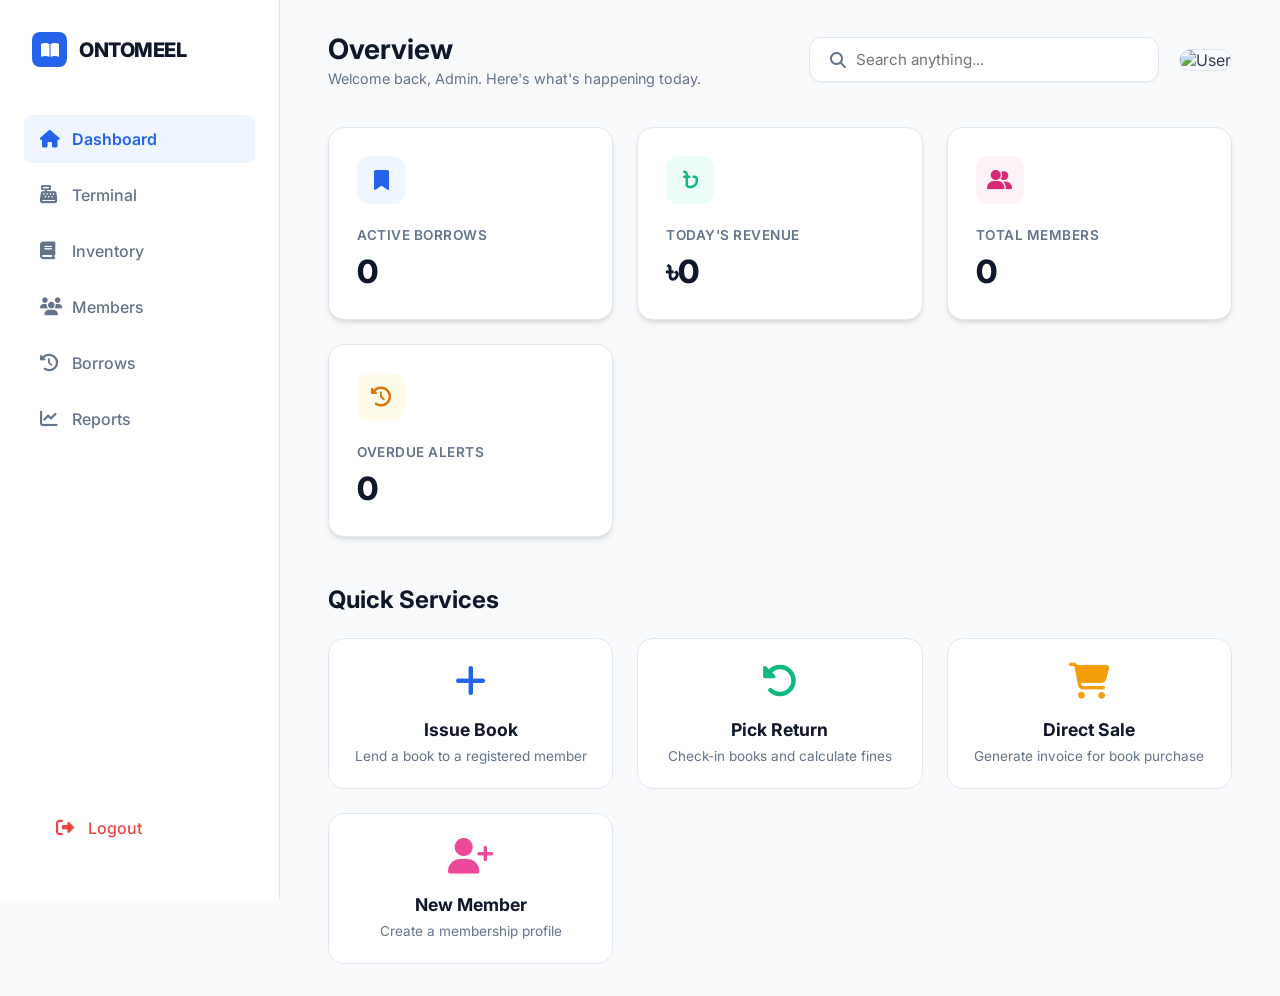
==== pos/index.html @ 090b8096 "terminal connection" ====
<!DOCTYPE html>
<html lang="en">
<head>
    <meta charset="UTF-8">
    <meta name="viewport" content="width=device-width, initial-scale=1.0">
    <title>Ontomeel POS | Library Dashboard</title>
    <link rel="stylesheet" href="assets/pos-styles.css">
    <link rel="stylesheet" href="https://cdnjs.cloudflare.com/ajax/libs/font-awesome/6.4.0/css/all.min.css">
    <!-- Google Fonts -->
    <link rel="preconnect" href="https://fonts.googleapis.com">
    <link rel="preconnect" href="https://fonts.gstatic.com" crossorigin>
    <link href="https://fonts.googleapis.com/css2?family=Inter:wght@400;600;700;800&display=swap" rel="stylesheet">
</head>
<body>

    <nav class="sidebar">
        <div class="logo-wrapper">
            <div class="logo-icon">
                <i class="fa-solid fa-book-open"></i>
            </div>
            <span class="logo-text">ONTOMEEL</span>
        </div>
        <ul class="nav-links">
            <li class="nav-item">
                <a href="#" class="nav-link active">
                    <i class="fa-solid fa-house"></i>
                    <span class="nav-text">Dashboard</span>
                </a>
            </li>
            <li class="nav-item">
                <a href="pages/terminal.html" class="nav-link">
                    <i class="fa-solid fa-cash-register"></i>
                    <span class="nav-text">Terminal</span>
                </a>
            </li>
            <li class="nav-item">
                <a href="#" class="nav-link">
                    <i class="fa-solid fa-book"></i>
                    <span class="nav-text">Inventory</span>
                </a>
            </li>
            <li class="nav-item">
                <a href="#" class="nav-link">
                    <i class="fa-solid fa-users"></i>
                    <span class="nav-text">Members</span>
                </a>
            </li>
            <li class="nav-item">
                <a href="#" class="nav-link">
                    <i class="fa-solid fa-clock-rotate-left"></i>
                    <span class="nav-text">Borrows</span>
                </a>
            </li>
            <li class="nav-item">
                <a href="#" class="nav-link">
                    <i class="fa-solid fa-chart-line"></i>
                    <span class="nav-text">Reports</span>
                </a>
            </li>
        </ul>
        <div style="margin-top: auto; padding: 1rem;">
            <a href="#" class="nav-link" style="color: #ef4444;">
                <i class="fa-solid fa-right-from-bracket"></i>
                <span class="nav-text">Logout</span>
            </a>
        </div>
    </nav>

    <div class="main-wrapper">
        <header>
            <div class="page-title">
                <h1>Overview</h1>
                <p>Welcome back, Admin. Here's what's happening today.</p>
            </div>
            <div class="header-tools">
                <div class="search-box">
                    <i class="fa-solid fa-search" style="color: var(--text-muted);"></i>
                    <input type="text" placeholder="Search anything...">
                </div>
                <div class="user-profile">
                    <img src="https://ui-avatars.com/api/?name=Admin&background=eff6ff&color=2563eb&bold=true" alt="User" style="width: 44px; border-radius: 12px; border: 1px solid var(--border-light);">
                </div>
            </div>
        </header>

        <section class="dashboard-overview">
            <div class="stats-grid">
                <div class="stat-card">
                    <div class="stat-icon icon-blue">
                        <i class="fa-solid fa-bookmark"></i>
                    </div>
                    <span class="stat-title">Active Borrows</span>
                    <div class="stat-value">0</div>
                </div>
                <div class="stat-card">
                    <div class="stat-icon icon-mint">
                        <i class="fa-solid fa-bangladeshi-taka-sign"></i>
                    </div>
                    <span class="stat-title">Today's Revenue</span>
                    <div class="stat-value">৳0</div>
                </div>
                <div class="stat-card">
                    <div class="stat-icon icon-pink">
                        <i class="fa-solid fa-user-group"></i>
                    </div>
                    <span class="stat-title">Total Members</span>
                    <div class="stat-value">0</div>
                </div>
                <div class="stat-card">
                    <div class="stat-icon icon-yellow">
                        <i class="fa-solid fa-clock-rotate-left"></i>
                    </div>
                    <span class="stat-title">Overdue Alerts</span>
                    <div class="stat-value">0</div>
                </div>
            </div>

            <div class="section-header">
                <h2 style="font-weight: 700; color: var(--text-header);">Quick Services</h2>
            </div>
            
            <div class="action-grid">
                <div class="action-card">
                    <i class="fa-solid fa-plus" style="color: var(--primary-blue);"></i>
                    <h3>Issue Book</h3>
                    <p>Lend a book to a registered member</p>
                </div>
                <div class="action-card">
                    <i class="fa-solid fa-rotate-left" style="color: var(--accent-mint);"></i>
                    <h3>Pick Return</h3>
                    <p>Check-in books and calculate fines</p>
                </div>
                <div class="action-card">
                    <i class="fa-solid fa-cart-shopping" style="color: #f59e0b;"></i>
                    <h3>Direct Sale</h3>
                    <p>Generate invoice for book purchase</p>
                </div>
                <div class="action-card">
                    <i class="fa-solid fa-user-plus" style="color: #ec4899;"></i>
                    <h3>New Member</h3>
                    <p>Create a membership profile</p>
                </div>
            </div>
        </section>
    </div>

    <script>
        async function updateDashboard() {
            try {
                const response = await fetch('../api/controllers/DashboardController.php');
                const data = await response.json();
                
                if (data.error) {
                    console.error('API Error:', data.error);
                    return;
                }

                // Update UI elements
                document.querySelector('.stat-card:nth-child(1) .stat-value').innerText = data.active_borrows;
                document.querySelector('.stat-card:nth-child(2) .stat-value').innerText = '৳' + data.today_sales;
                document.querySelector('.stat-card:nth-child(3) .stat-value').innerText = data.total_members;
                document.querySelector('.stat-card:nth-child(4) .stat-value').innerText = data.overdue_books;
                
            } catch (error) {
                console.error('Fetch error:', error);
            }
        }

        // Run on load
        updateDashboard();
        // Refresh every minute
        setInterval(updateDashboard, 60000);
    </script>
</body>
</html>
---- pos/assets/pos-styles.css ----
:root {
    /* Refined Light Theme Palette */
    --bg-main: #f8fafc;
    --bg-card: #ffffff;
    --bg-sidebar: #ffffff;
    
    --primary-blue: #2563eb;
    --primary-blue-soft: #eff6ff;
    --accent-mint: #10b981;
    --accent-mint-soft: #ecfdf5;
    
    --text-header: #0f172a;
    --text-body: #334155;
    --text-muted: #64748b;
    
    --border-light: #e2e8f0;
    --shadow-sm: 0 1px 2px 0 rgb(0 0 0 / 0.05);
    --shadow-md: 0 4px 6px -1px rgb(0 0 0 / 0.1), 0 2px 4px -2px rgb(0 0 0 / 0.1);
    --shadow-lg: 0 10px 15px -3px rgb(0 0 0 / 0.1), 0 4px 6px -4px rgb(0 0 0 / 0.1);
    
    --radius-sm: 8px;
    --radius-md: 12px;
    --radius-lg: 16px;
}

* {
    margin: 0;
    padding: 0;
    box-sizing: border-box;
    font-family: 'Inter', system-ui, -apple-system, sans-serif;
}

body {
    background-color: var(--bg-main);
    color: var(--text-body);
    min-height: 100vh;
    display: flex;
}

/* Sidebar Styling */
.sidebar {
    width: 280px;
    background: var(--bg-sidebar);
    border-right: 1px solid var(--border-light);
    height: 100vh;
    position: fixed;
    left: 0;
    top: 0;
    padding: 2rem 1.5rem;
    display: flex;
    flex-direction: column;
    z-index: 100;
}

.logo-wrapper {
    display: flex;
    align-items: center;
    gap: 12px;
    margin-bottom: 3rem;
    padding: 0 0.5rem;
}

.logo-icon {
    width: 35px;
    height: 35px;
    background: var(--primary-blue);
    border-radius: 8px;
    display: flex;
    align-items: center;
    justify-content: center;
    color: white;
}

.logo-text {
    font-size: 1.25rem;
    font-weight: 800;
    color: var(--text-header);
    letter-spacing: -0.5px;
}

.nav-links {
    list-style: none;
    flex-grow: 1;
}

.nav-item {
    margin-bottom: 0.5rem;
}

.nav-link {
    display: flex;
    align-items: center;
    padding: 0.875rem 1rem;
    color: var(--text-muted);
    text-decoration: none;
    border-radius: var(--radius-sm);
    transition: all 0.2s ease;
    gap: 12px;
    font-weight: 500;
}

.nav-link i {
    font-size: 1.1rem;
    width: 20px;
}

.nav-link:hover {
    background: var(--primary-blue-soft);
    color: var(--primary-blue);
}

.nav-link.active {
    background: var(--primary-blue-soft);
    color: var(--primary-blue);
    font-weight: 600;
}

/* Main Content Area */
.main-wrapper {
    flex-grow: 1;
    margin-left: 280px;
    padding: 2rem 3rem;
    width: calc(100% - 280px); /* Ensure it takes remaining width */
    min-height: 100vh;
}

header {
    display: flex;
    justify-content: space-between;
    align-items: center;
    margin-bottom: 2.5rem;
}

.page-title h1 {
    font-size: 1.75rem;
    font-weight: 700;
    color: var(--text-header);
}

.page-title p {
    color: var(--text-muted);
    font-size: 0.9rem;
    margin-top: 4px;
}

.header-tools {
    display: flex;
    align-items: center;
    gap: 20px;
}

.search-box {
    background: white;
    border: 1px solid var(--border-light);
    border-radius: var(--radius-md);
    padding: 0.75rem 1.25rem;
    width: 350px;
    display: flex;
    align-items: center;
    box-shadow: var(--shadow-sm);
    transition: all 0.2s ease;
}

.search-box:focus-within {
    border-color: var(--primary-blue);
    box-shadow: 0 0 0 4px rgba(37, 99, 235, 0.1);
}

.search-box input {
    background: transparent;
    border: none;
    color: var(--text-header);
    margin-left: 10px;
    width: 100%;
    font-size: 0.95rem;
}

.search-box input:focus {
    outline: none;
}

/* Stats Cards */
.stats-grid {
    display: grid;
    grid-template-columns: repeat(auto-fit, minmax(260px, 1fr));
    gap: 1.5rem;
    margin-bottom: 3rem;
}

.stat-card {
    background: var(--bg-card);
    border: 1px solid var(--border-light);
    border-radius: var(--radius-lg);
    padding: 1.75rem;
    box-shadow: var(--shadow-md);
    transition: transform 0.2s ease;
}

.stat-card:hover {
    transform: translateY(-2px);
}

.stat-icon {
    width: 48px;
    height: 48px;
    border-radius: 12px;
    display: flex;
    align-items: center;
    justify-content: center;
    margin-bottom: 1.25rem;
    font-size: 1.25rem;
}

.icon-blue { background: var(--primary-blue-soft); color: var(--primary-blue); }
.icon-mint { background: var(--accent-mint-soft); color: var(--accent-mint); }
.icon-yellow { background: #fffbeb; color: #d97706; }
.icon-pink { background: #fdf2f8; color: #db2777; }

.stat-title {
    color: var(--text-muted);
    font-size: 0.85rem;
    font-weight: 600;
    text-transform: uppercase;
    letter-spacing: 0.5px;
}

.stat-value {
    color: var(--text-header);
    font-size: 2rem;
    font-weight: 800;
    margin-top: 0.5rem;
}

/* Action Cards */
.section-header {
    display: flex;
    justify-content: space-between;
    align-items: center;
    margin-bottom: 1.5rem;
}

.action-grid {
    display: grid;
    grid-template-columns: repeat(auto-fit, minmax(220px, 1fr));
    gap: 1.5rem;
}

.action-card {
    background: var(--bg-card);
    border: 1px solid var(--border-light);
    border-radius: var(--radius-lg);
    padding: 1.5rem;
    text-align: center;
    cursor: pointer;
    transition: all 0.2s ease;
    position: relative;
    overflow: hidden;
}

.action-card:hover {
    border-color: var(--primary-blue);
    box-shadow: var(--shadow-lg);
    transform: scale(1.02);
}

.action-card i {
    font-size: 2.25rem;
    margin-bottom: 1.25rem;
    display: block;
}

.action-card h3 {
    font-size: 1.1rem;
    color: var(--text-header);
    font-weight: 700;
}

.action-card p {
    font-size: 0.85rem;
    color: var(--text-muted);
    margin-top: 0.5rem;
}

@media (max-width: 1200px) {
    .main-wrapper { padding: 2rem; }
    .search-box { width: 100%; max-width: 300px; }
}

@media (max-width: 992px) {
    .sidebar { width: 80px; padding: 2rem 0.75rem; }
    .logo-text, .nav-text, .page-title p { display: none; }
    .main-wrapper { margin-left: 80px; width: calc(100% - 80px); }
    .nav-link { justify-content: center; padding: 1rem; }
    .nav-link i { margin: 0; font-size: 1.3rem; }
}

@media (max-width: 768px) {
    header { flex-direction: column; align-items: flex-start; gap: 1.5rem; }
    .header-tools { width: 100%; justify-content: space-between; }
    .search-box { width: 100%; max-width: 100%; order: 2; }
    .stats-grid { grid-template-columns: 1fr 1fr; }
}

@media (max-width: 480px) {
    .stats-grid { grid-template-columns: 1fr; }
    .action-grid { grid-template-columns: 1fr; }
    .main-wrapper { padding: 1.5rem; }
}
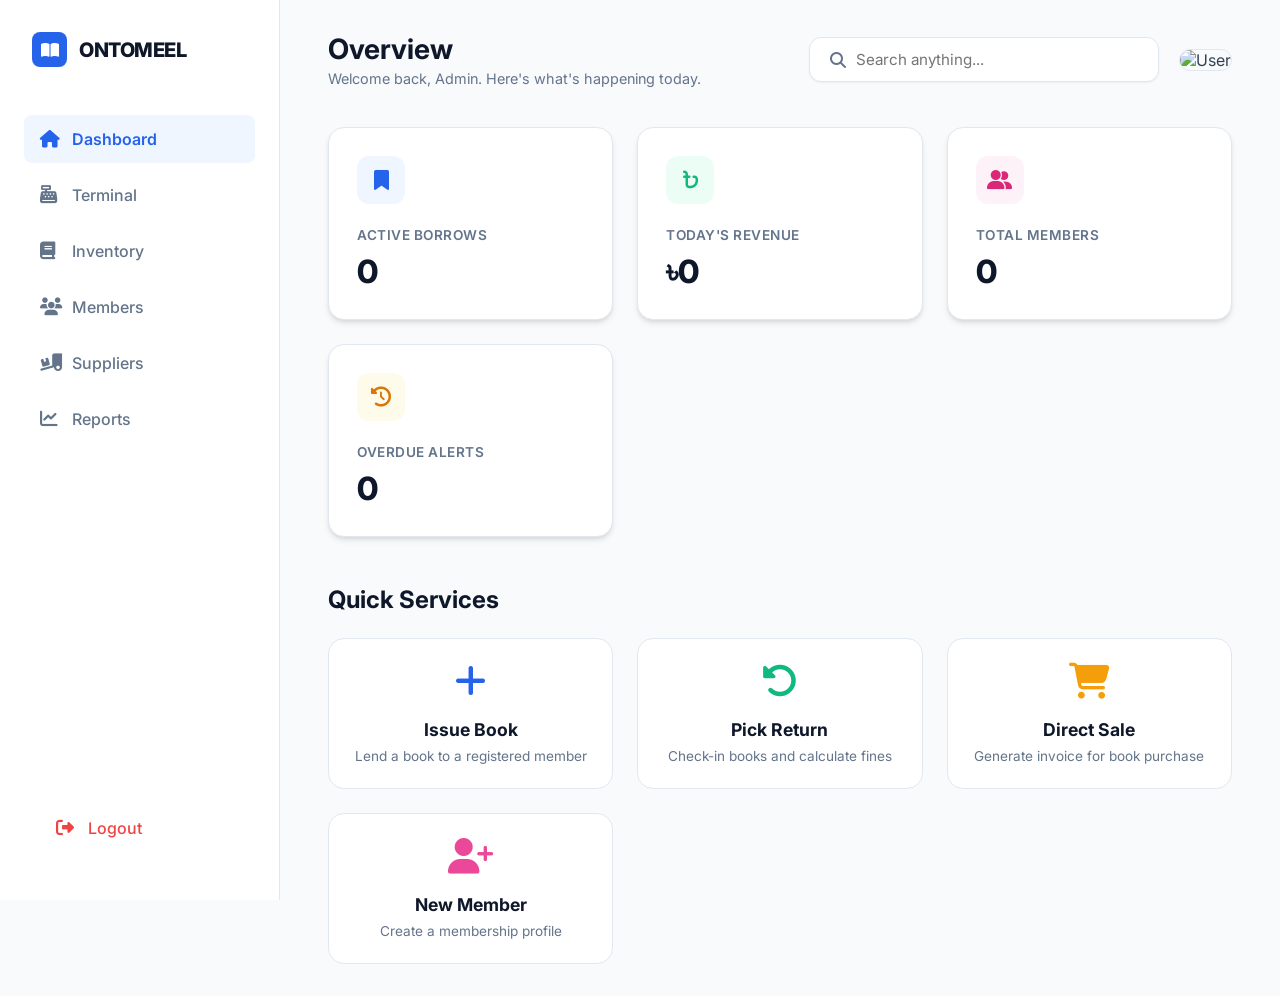
==== commit cb49b12f: "sdfsf" ====
--- a/pos/index.html
+++ b/pos/index.html
@@ -4,12 +4,86 @@
     <meta charset="UTF-8">
     <meta name="viewport" content="width=device-width, initial-scale=1.0">
     <title>Ontomeel POS | Library Dashboard</title>
-    <link rel="stylesheet" href="assets/pos-styles.css">
+    <link rel="stylesheet" href="assets/pos-styles.css?v=1.0">
     <link rel="stylesheet" href="https://cdnjs.cloudflare.com/ajax/libs/font-awesome/6.4.0/css/all.min.css">
     <!-- Google Fonts -->
     <link rel="preconnect" href="https://fonts.googleapis.com">
     <link rel="preconnect" href="https://fonts.gstatic.com" crossorigin>
     <link href="https://fonts.googleapis.com/css2?family=Inter:wght@400;600;700;800&display=swap" rel="stylesheet">
+    <style>
+        .modal-overlay {
+            position: fixed;
+            top: 0; left: 0; right: 0; bottom: 0;
+            background: rgba(15, 23, 42, 0.4);
+            backdrop-filter: blur(8px);
+            z-index: 1000;
+            display: none;
+            align-items: center;
+            justify-content: center;
+        }
+        .modal-card {
+            background: white;
+            width: 600px;
+            max-width: 95%;
+            border-radius: 28px;
+            padding: 2.5rem;
+            box-shadow: 0 25px 70px -10px rgba(15, 23, 42, 0.2);
+            animation: modalPop 0.3s cubic-bezier(0.34, 1.56, 0.64, 1);
+        }
+        @keyframes modalPop { from { transform: scale(0.9); opacity: 0; } to { transform: scale(1); opacity: 1; } }
+        
+        .search-results {
+            background: #f8fafc;
+            border-radius: 12px;
+            margin-top: 5px;
+            max-height: 150px;
+            overflow-y: auto;
+            border: 1px solid #e2e8f0;
+            display: none;
+        }
+        .result-item {
+            padding: 10px 15px;
+            cursor: pointer;
+            border-bottom: 1px solid #e2e8f0;
+            font-size: 0.9rem;
+        }
+        .result-item:hover { background: #eff6ff; }
+        
+        .selected-badge {
+            background: #eff6ff;
+            color: #2563eb;
+            padding: 12px;
+            border-radius: 14px;
+            margin-top: 10px;
+            display: flex;
+            justify-content: space-between;
+            align-items: center;
+        }
+        
+        .quick-input {
+            width: 100%;
+            padding: 12px 18px;
+            border: 1.5px solid #e2e8f0;
+            border-radius: 14px;
+            font-size: 0.95rem;
+            outline: none;
+            margin-bottom: 5px;
+        }
+        .quick-input:focus { border-color: #2563eb; }
+        
+        .book-item-row {
+            display: flex;
+            justify-content: space-between;
+            align-items: center;
+            padding: 10px;
+            background: #f8fafc;
+            border-radius: 10px;
+            margin-bottom: 5px;
+        }
+        
+        #toastContainer { position: fixed; bottom: 30px; right: 30px; z-index: 2000; }
+        .toast { background: #1e293b; color: white; padding: 15px 25px; border-radius: 12px; margin-top: 10px; box-shadow: 0 10px 15px -3px rgba(0,0,0,0.1); }
+    </style>
 </head>
 <body>
 
@@ -40,19 +114,19 @@
                 </a>
             </li>
             <li class="nav-item">
-                <a href="#" class="nav-link">
+                <a href="pages/member.html" class="nav-link">
                     <i class="fa-solid fa-users"></i>
                     <span class="nav-text">Members</span>
                 </a>
             </li>
             <li class="nav-item">
-                <a href="#" class="nav-link">
-                    <i class="fa-solid fa-clock-rotate-left"></i>
-                    <span class="nav-text">Borrows</span>
-                </a>
-            </li>
-            <li class="nav-item">
-                <a href="#" class="nav-link">
+                <a href="pages/supplier.html" class="nav-link">
+                    <i class="fa-solid fa-truck-ramp-box"></i>
+                    <span class="nav-text">Suppliers</span>
+                </a>
+            </li>
+            <li class="nav-item">
+                <a href="pages/report.html" class="nav-link">
                     <i class="fa-solid fa-chart-line"></i>
                     <span class="nav-text">Reports</span>
                 </a>
@@ -120,22 +194,22 @@
             </div>
             
             <div class="action-grid">
-                <div class="action-card">
+                <div class="action-card" onclick="openQuickAction('issue')" style="cursor: pointer;">
                     <i class="fa-solid fa-plus" style="color: var(--primary-blue);"></i>
                     <h3>Issue Book</h3>
                     <p>Lend a book to a registered member</p>
                 </div>
-                <div class="action-card">
+                <div class="action-card" onclick="openQuickAction('return')" style="cursor: pointer;">
                     <i class="fa-solid fa-rotate-left" style="color: var(--accent-mint);"></i>
                     <h3>Pick Return</h3>
                     <p>Check-in books and calculate fines</p>
                 </div>
-                <div class="action-card">
+                <div class="action-card" onclick="window.location.href='pages/terminal.html'" style="cursor: pointer;">
                     <i class="fa-solid fa-cart-shopping" style="color: #f59e0b;"></i>
                     <h3>Direct Sale</h3>
                     <p>Generate invoice for book purchase</p>
                 </div>
-                <div class="action-card">
+                <div class="action-card" onclick="window.location.href='pages/member.html'" style="cursor: pointer;">
                     <i class="fa-solid fa-user-plus" style="color: #ec4899;"></i>
                     <h3>New Member</h3>
                     <p>Create a membership profile</p>
@@ -143,6 +217,57 @@
             </div>
         </section>
     </div>
+
+    <!-- Quick Action Modal -->
+    <div class="modal-overlay" id="quickActionModal">
+        <div class="modal-card">
+            <div style="display: flex; justify-content: space-between; align-items: center; margin-bottom: 1.5rem;">
+                <h2 id="modalTitle" style="margin:0; font-weight: 800;">Quick Service</h2>
+                <button onclick="closeModal()" style="border:none; background:none; cursor:pointer; font-size:1.5rem; color:#94a3b8;">&times;</button>
+            </div>
+
+            <!-- Member Search -->
+            <div style="margin-bottom: 1.5rem;">
+                <label style="font-size: 0.75rem; font-weight: 800; color: #64748b; text-transform: uppercase;">1. Identify Member</label>
+                <input type="text" id="memberSearchInput" class="quick-input" placeholder="Search Member (ID, Name, or Phone)" onkeyup="searchMember()">
+                <div id="memberResults" class="search-results"></div>
+                <div id="selectedMember" class="selected-badge" style="display: none;">
+                    <div>
+                        <div id="smName" style="font-weight: 700;"></div>
+                        <div id="smId" style="font-size: 0.75rem; opacity: 0.7;"></div>
+                    </div>
+                    <button onclick="clearSelectedMember()" style="border:none; background:none; color:#ef4444; cursor:pointer;"><i class="fa-solid fa-times-circle"></i></button>
+                </div>
+            </div>
+
+            <!-- Action Section (Dynamic) -->
+            <div id="actionSection" style="display: none;">
+                <!-- Issue Section -->
+                <div id="issueSection" style="display: none;">
+                    <label style="font-size: 0.75rem; font-weight: 800; color: #64748b; text-transform: uppercase;">2. Pick Books</label>
+                    <input type="text" id="bookSearchInput" class="quick-input" placeholder="Search Book by Title or ISBN" onkeyup="searchBook()">
+                    <div id="bookResults" class="search-results"></div>
+                    <div id="selectedBooks" style="margin-top: 15px; max-height: 150px; overflow-y: auto;"></div>
+                    <div style="margin-top: 1rem;">
+                        <input type="date" id="dueDate" class="quick-input" style="width: auto;">
+                        <span style="font-size: 0.8rem; color: #64748b; margin-left: 10px;">Due Date</span>
+                    </div>
+                </div>
+
+                <!-- Return Section -->
+                <div id="returnSection" style="display: none;">
+                    <label style="font-size: 0.75rem; font-weight: 800; color: #64748b; text-transform: uppercase;">2. Select Books to Return</label>
+                    <div id="borrowList" style="margin-top: 10px; max-height: 200px; overflow-y: auto;"></div>
+                </div>
+
+                <button id="finalBtn" onclick="processFinal()" class="nav-link active" style="width:100%; justify-content:center; padding:15px; margin-top:2rem; font-weight: 800; border-radius: 16px;">
+                    CONFIRM TRANSACTION
+                </button>
+            </div>
+        </div>
+    </div>
+
+    <div id="toastContainer"></div>
 
     <script>
         async function updateDashboard() {
@@ -170,6 +295,187 @@
         updateDashboard();
         // Refresh every minute
         setInterval(updateDashboard, 60000);
+
+        // --- Quick Action Logics ---
+        let currentMode = ''; // 'issue' or 'return'
+        let selectedMember = null;
+        let selectedBooks = [];
+        let searchTimeout = null;
+
+        function openQuickAction(mode) {
+            currentMode = mode;
+            document.getElementById('modalTitle').innerText = mode === 'issue' ? 'Quick Issue Book' : 'Quick Pick Return';
+            document.getElementById('quickActionModal').style.display = 'flex';
+            resetModal();
+            
+            // Focus search input automatically
+            setTimeout(() => document.getElementById('memberSearchInput').value = '', 10);
+            document.getElementById('memberSearchInput').focus();
+
+            if(mode === 'issue') {
+                const d = new Date();
+                d.setDate(d.getDate() + 15);
+                document.getElementById('dueDate').value = d.toISOString().split('T')[0];
+            }
+        }
+
+        function closeModal() {
+            document.getElementById('quickActionModal').style.display = 'none';
+        }
+
+        function resetModal() {
+            const input = document.getElementById('memberSearchInput');
+            input.value = '';
+            input.style.display = 'block';
+            document.getElementById('memberResults').style.display = 'none';
+            document.getElementById('selectedMember').style.display = 'none';
+            document.getElementById('actionSection').style.display = 'none';
+            selectedMember = null;
+            selectedBooks = [];
+            renderSelectedBooks();
+        }
+
+        async function searchMember() {
+            const q = document.getElementById('memberSearchInput').value;
+            if(q.length < 2) return;
+            
+            clearTimeout(searchTimeout);
+            searchTimeout = setTimeout(async () => {
+                const res = await fetch(`../api/controllers/TerminalController.php?action=searchMembers&q=${encodeURIComponent(q)}`);
+                const members = await res.json();
+                const resultsBox = document.getElementById('memberResults');
+                resultsBox.innerHTML = members.map(m => `
+                    <div class="result-item" onclick="selectMember(${JSON.stringify(m).replace(/"/g, '&quot;')})">
+                        <strong>${m.full_name}</strong> (${m.membership_id})<br>
+                        <small>${m.phone}</small>
+                    </div>
+                `).join('');
+                resultsBox.style.display = 'block';
+            }, 300);
+        }
+
+        function selectMember(m) {
+            selectedMember = m;
+            document.getElementById('memberResults').style.display = 'none';
+            document.getElementById('memberSearchInput').style.display = 'none';
+            document.getElementById('selectedMember').style.display = 'flex';
+            document.getElementById('smName').innerText = m.full_name;
+            document.getElementById('smId').innerText = m.membership_id;
+            
+            document.getElementById('actionSection').style.display = 'block';
+            document.getElementById('issueSection').style.display = currentMode === 'issue' ? 'block' : 'none';
+            document.getElementById('returnSection').style.display = currentMode === 'return' ? 'block' : 'none';
+            
+            if(currentMode === 'return') loadBorrows(m.id);
+        }
+
+        function clearSelectedMember() {
+            selectedMember = null;
+            document.getElementById('selectedMember').style.display = 'none';
+            document.getElementById('memberSearchInput').style.display = 'block';
+            document.getElementById('actionSection').style.display = 'none';
+        }
+
+        async function searchBook() {
+            const q = document.getElementById('bookSearchInput').value;
+            if(q.length < 2) return;
+
+            clearTimeout(searchTimeout);
+            searchTimeout = setTimeout(async () => {
+                const res = await fetch(`../api/controllers/TerminalController.php?action=getBooks`);
+                const allBooks = await res.json();
+                const filtered = allBooks.filter(b => b.title.toLowerCase().includes(q.toLowerCase()) || (b.isbn && b.isbn.includes(q)));
+                
+                const resultsBox = document.getElementById('bookResults');
+                resultsBox.innerHTML = filtered.map(b => `
+                    <div class="result-item" onclick="selectBook(${JSON.stringify(b).replace(/"/g, '&quot;')})">
+                        <strong>${b.title}</strong><br>
+                        <small>${b.author} • In Stock: ${b.stock_qty}</small>
+                    </div>
+                `).join('');
+                resultsBox.style.display = 'block';
+            }, 300);
+        }
+
+        function selectBook(b) {
+            if(selectedBooks.find(x => x.id === b.id)) return document.getElementById('bookResults').style.display = 'none';
+            selectedBooks.push(b);
+            document.getElementById('bookResults').style.display = 'none';
+            document.getElementById('bookSearchInput').value = '';
+            renderSelectedBooks();
+        }
+
+        function renderSelectedBooks() {
+            document.getElementById('selectedBooks').innerHTML = selectedBooks.map((b, i) => `
+                <div class="book-item-row">
+                    <span>${b.title}</span>
+                    <button onclick="removeBook(${i})" style="border:none; color:#ef4444; background:none; cursor:pointer;"><i class="fa-solid fa-trash"></i></button>
+                </div>
+            `).join('');
+        }
+
+        function removeBook(i) {
+            selectedBooks.splice(i, 1);
+            renderSelectedBooks();
+        }
+
+        async function loadBorrows(memberId) {
+            const res = await fetch(`../api/controllers/TerminalController.php?action=getBorrowedBooks&memberId=${memberId}`);
+            const borrows = await res.json();
+            const box = document.getElementById('borrowList');
+            if(borrows.length === 0) {
+                box.innerHTML = '<div style="padding:15px; color:#64748b;">No active borrows.</div>';
+                return;
+            }
+            box.innerHTML = borrows.map(b => `
+                <div class="book-item-row">
+                    <div>
+                        <div style="font-weight:700;">${b.title}</div>
+                        <div style="font-size:0.7rem; opacity:0.7;">Due: ${b.due_date}</div>
+                    </div>
+                    <input type="checkbox" class="return-check" value="${b.borrow_id}">
+                </div>
+            `).join('');
+        }
+
+        async function processFinal() {
+            if(currentMode === 'issue') {
+                if(selectedBooks.length === 0) return alert("Select books first.");
+                const payload = {
+                    memberId: selectedMember.id,
+                    dueDate: document.getElementById('dueDate').value,
+                    items: selectedBooks.map(b => ({id: b.id, title: b.title}))
+                };
+                const res = await fetch(`../api/controllers/TerminalController.php?action=saveBorrow`, {
+                    method: 'POST', body: JSON.stringify(payload)
+                });
+                if((await res.json()).success) {
+                    showToast("Books issued successfully!");
+                    closeModal();
+                    updateDashboard();
+                }
+            } else {
+                const checks = document.querySelectorAll('.return-check:checked');
+                if(checks.length === 0) return alert("Select books to return.");
+                const borrowIds = Array.from(checks).map(c => c.value);
+                const res = await fetch(`../api/controllers/TerminalController.php?action=returnBooks`, {
+                    method: 'POST', body: JSON.stringify({ borrowIds })
+                });
+                if((await res.json()).success) {
+                    showToast("Books returned successfully!");
+                    closeModal();
+                    updateDashboard();
+                }
+            }
+        }
+
+        function showToast(m) {
+            const t = document.createElement('div');
+            t.className = 'toast';
+            t.innerText = m;
+            document.getElementById('toastContainer').appendChild(t);
+            setTimeout(() => t.remove(), 3000);
+        }
     </script>
 </body>
 </html>
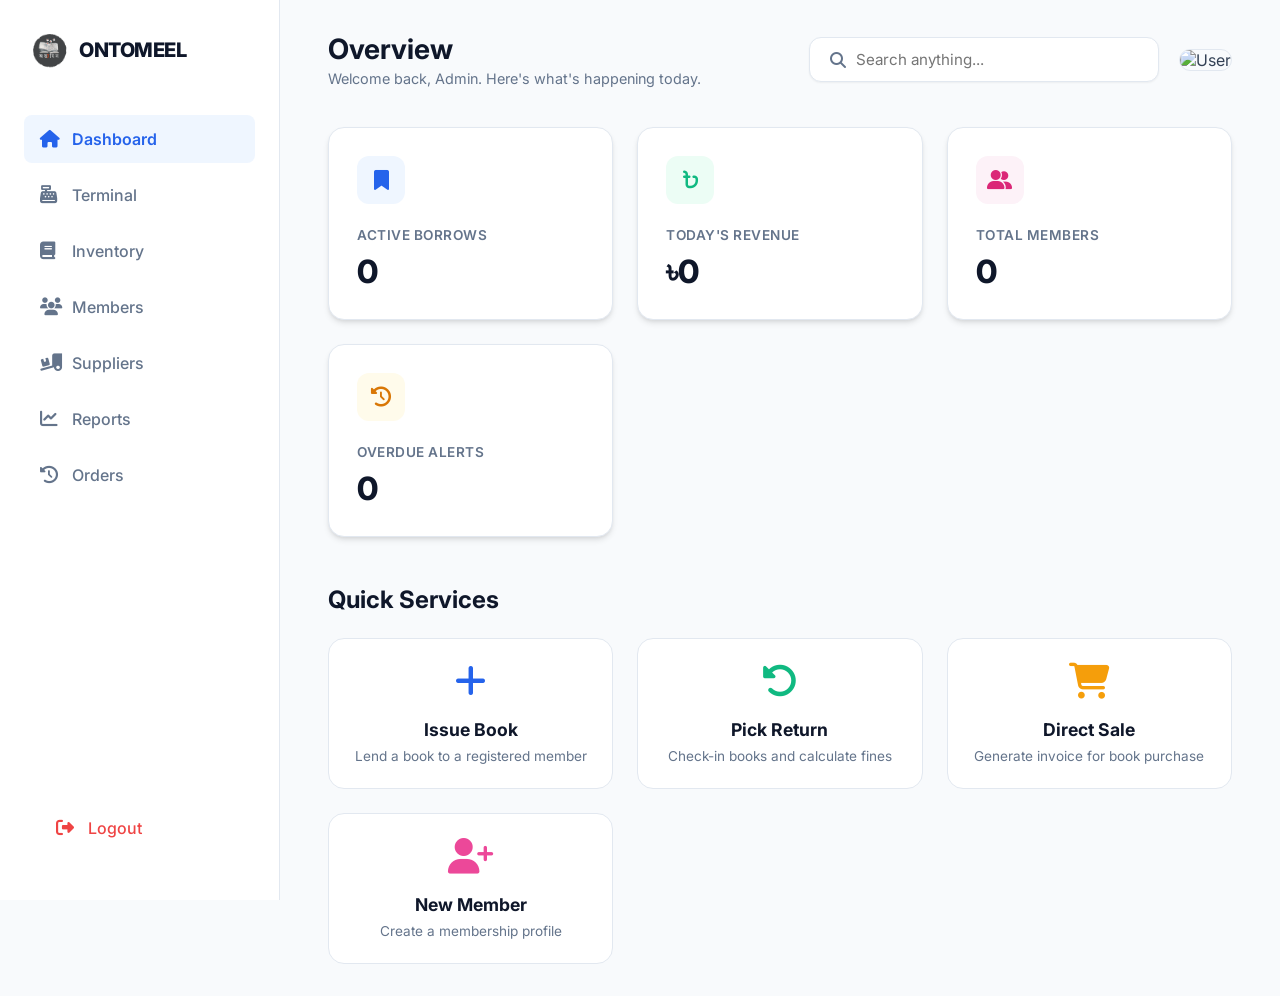
==== commit 86da7055: "feat(auth): add authentication system with login page and auth guards - Add AuthController.php with " ====
--- a/pos/index.html
+++ b/pos/index.html
@@ -1,5 +1,6 @@
 <!DOCTYPE html>
 <html lang="en">
+
 <head>
     <meta charset="UTF-8">
     <meta name="viewport" content="width=device-width, initial-scale=1.0">
@@ -10,10 +11,14 @@
     <link rel="preconnect" href="https://fonts.googleapis.com">
     <link rel="preconnect" href="https://fonts.gstatic.com" crossorigin>
     <link href="https://fonts.googleapis.com/css2?family=Inter:wght@400;600;700;800&display=swap" rel="stylesheet">
+    <script src="assets/auth-guard.js"></script>
     <style>
         .modal-overlay {
             position: fixed;
-            top: 0; left: 0; right: 0; bottom: 0;
+            top: 0;
+            left: 0;
+            right: 0;
+            bottom: 0;
             background: rgba(15, 23, 42, 0.4);
             backdrop-filter: blur(8px);
             z-index: 1000;
@@ -21,6 +26,7 @@
             align-items: center;
             justify-content: center;
         }
+
         .modal-card {
             background: white;
             width: 600px;
@@ -30,8 +36,19 @@
             box-shadow: 0 25px 70px -10px rgba(15, 23, 42, 0.2);
             animation: modalPop 0.3s cubic-bezier(0.34, 1.56, 0.64, 1);
         }
-        @keyframes modalPop { from { transform: scale(0.9); opacity: 0; } to { transform: scale(1); opacity: 1; } }
-        
+
+        @keyframes modalPop {
+            from {
+                transform: scale(0.9);
+                opacity: 0;
+            }
+
+            to {
+                transform: scale(1);
+                opacity: 1;
+            }
+        }
+
         .search-results {
             background: #f8fafc;
             border-radius: 12px;
@@ -41,14 +58,18 @@
             border: 1px solid #e2e8f0;
             display: none;
         }
+
         .result-item {
             padding: 10px 15px;
             cursor: pointer;
             border-bottom: 1px solid #e2e8f0;
             font-size: 0.9rem;
         }
-        .result-item:hover { background: #eff6ff; }
-        
+
+        .result-item:hover {
+            background: #eff6ff;
+        }
+
         .selected-badge {
             background: #eff6ff;
             color: #2563eb;
@@ -59,7 +80,7 @@
             justify-content: space-between;
             align-items: center;
         }
-        
+
         .quick-input {
             width: 100%;
             padding: 12px 18px;
@@ -69,8 +90,11 @@
             outline: none;
             margin-bottom: 5px;
         }
-        .quick-input:focus { border-color: #2563eb; }
-        
+
+        .quick-input:focus {
+            border-color: #2563eb;
+        }
+
         .book-item-row {
             display: flex;
             justify-content: space-between;
@@ -80,17 +104,31 @@
             border-radius: 10px;
             margin-bottom: 5px;
         }
-        
-        #toastContainer { position: fixed; bottom: 30px; right: 30px; z-index: 2000; }
-        .toast { background: #1e293b; color: white; padding: 15px 25px; border-radius: 12px; margin-top: 10px; box-shadow: 0 10px 15px -3px rgba(0,0,0,0.1); }
+
+        #toastContainer {
+            position: fixed;
+            bottom: 30px;
+            right: 30px;
+            z-index: 2000;
+        }
+
+        .toast {
+            background: #1e293b;
+            color: white;
+            padding: 15px 25px;
+            border-radius: 12px;
+            margin-top: 10px;
+            box-shadow: 0 10px 15px -3px rgba(0, 0, 0, 0.1);
+        }
     </style>
 </head>
+
 <body>
 
     <nav class="sidebar">
         <div class="logo-wrapper">
-            <div class="logo-icon">
-                <i class="fa-solid fa-book-open"></i>
+            <div class="logo-icon" style="background: none; box-shadow: none;">
+                <img src="assets/logo.webp" alt="Ontomeel Logo" style="width: 40px; height: 40px; object-fit: contain;">
             </div>
             <span class="logo-text">ONTOMEEL</span>
         </div>
@@ -131,9 +169,15 @@
                     <span class="nav-text">Reports</span>
                 </a>
             </li>
+            <li class="nav-item">
+                <a href="pages/orders.html" class="nav-link">
+                    <i class="fa-solid fa-history"></i>
+                    <span class="nav-text">Orders</span>
+                </a>
+            </li>
         </ul>
         <div style="margin-top: auto; padding: 1rem;">
-            <a href="#" class="nav-link" style="color: #ef4444;">
+            <a href="javascript:void(0)" onclick="logout()" class="nav-link" style="color: #ef4444;">
                 <i class="fa-solid fa-right-from-bracket"></i>
                 <span class="nav-text">Logout</span>
             </a>
@@ -152,7 +196,8 @@
                     <input type="text" placeholder="Search anything...">
                 </div>
                 <div class="user-profile">
-                    <img src="https://ui-avatars.com/api/?name=Admin&background=eff6ff&color=2563eb&bold=true" alt="User" style="width: 44px; border-radius: 12px; border: 1px solid var(--border-light);">
+                    <img src="https://ui-avatars.com/api/?name=Admin&background=eff6ff&color=2563eb&bold=true"
+                        alt="User" style="width: 44px; border-radius: 12px; border: 1px solid var(--border-light);">
                 </div>
             </div>
         </header>
@@ -192,7 +237,7 @@
             <div class="section-header">
                 <h2 style="font-weight: 700; color: var(--text-header);">Quick Services</h2>
             </div>
-            
+
             <div class="action-grid">
                 <div class="action-card" onclick="openQuickAction('issue')" style="cursor: pointer;">
                     <i class="fa-solid fa-plus" style="color: var(--primary-blue);"></i>
@@ -223,20 +268,25 @@
         <div class="modal-card">
             <div style="display: flex; justify-content: space-between; align-items: center; margin-bottom: 1.5rem;">
                 <h2 id="modalTitle" style="margin:0; font-weight: 800;">Quick Service</h2>
-                <button onclick="closeModal()" style="border:none; background:none; cursor:pointer; font-size:1.5rem; color:#94a3b8;">&times;</button>
+                <button onclick="closeModal()"
+                    style="border:none; background:none; cursor:pointer; font-size:1.5rem; color:#94a3b8;">&times;</button>
             </div>
 
             <!-- Member Search -->
             <div style="margin-bottom: 1.5rem;">
-                <label style="font-size: 0.75rem; font-weight: 800; color: #64748b; text-transform: uppercase;">1. Identify Member</label>
-                <input type="text" id="memberSearchInput" class="quick-input" placeholder="Search Member (ID, Name, or Phone)" onkeyup="searchMember()">
+                <label style="font-size: 0.75rem; font-weight: 800; color: #64748b; text-transform: uppercase;">1.
+                    Identify Member</label>
+                <input type="text" id="memberSearchInput" class="quick-input"
+                    placeholder="Search Member (ID, Name, or Phone)" onkeyup="searchMember()">
                 <div id="memberResults" class="search-results"></div>
                 <div id="selectedMember" class="selected-badge" style="display: none;">
                     <div>
                         <div id="smName" style="font-weight: 700;"></div>
                         <div id="smId" style="font-size: 0.75rem; opacity: 0.7;"></div>
                     </div>
-                    <button onclick="clearSelectedMember()" style="border:none; background:none; color:#ef4444; cursor:pointer;"><i class="fa-solid fa-times-circle"></i></button>
+                    <button onclick="clearSelectedMember()"
+                        style="border:none; background:none; color:#ef4444; cursor:pointer;"><i
+                            class="fa-solid fa-times-circle"></i></button>
                 </div>
             </div>
 
@@ -244,8 +294,10 @@
             <div id="actionSection" style="display: none;">
                 <!-- Issue Section -->
                 <div id="issueSection" style="display: none;">
-                    <label style="font-size: 0.75rem; font-weight: 800; color: #64748b; text-transform: uppercase;">2. Pick Books</label>
-                    <input type="text" id="bookSearchInput" class="quick-input" placeholder="Search Book by Title or ISBN" onkeyup="searchBook()">
+                    <label style="font-size: 0.75rem; font-weight: 800; color: #64748b; text-transform: uppercase;">2.
+                        Pick Books</label>
+                    <input type="text" id="bookSearchInput" class="quick-input"
+                        placeholder="Search Book by Title or ISBN" onkeyup="searchBook()">
                     <div id="bookResults" class="search-results"></div>
                     <div id="selectedBooks" style="margin-top: 15px; max-height: 150px; overflow-y: auto;"></div>
                     <div style="margin-top: 1rem;">
@@ -256,11 +308,13 @@
 
                 <!-- Return Section -->
                 <div id="returnSection" style="display: none;">
-                    <label style="font-size: 0.75rem; font-weight: 800; color: #64748b; text-transform: uppercase;">2. Select Books to Return</label>
+                    <label style="font-size: 0.75rem; font-weight: 800; color: #64748b; text-transform: uppercase;">2.
+                        Select Books to Return</label>
                     <div id="borrowList" style="margin-top: 10px; max-height: 200px; overflow-y: auto;"></div>
                 </div>
 
-                <button id="finalBtn" onclick="processFinal()" class="nav-link active" style="width:100%; justify-content:center; padding:15px; margin-top:2rem; font-weight: 800; border-radius: 16px;">
+                <button id="finalBtn" onclick="processFinal()" class="nav-link active"
+                    style="width:100%; justify-content:center; padding:15px; margin-top:2rem; font-weight: 800; border-radius: 16px;">
                     CONFIRM TRANSACTION
                 </button>
             </div>
@@ -274,7 +328,7 @@
             try {
                 const response = await fetch('../api/controllers/DashboardController.php');
                 const data = await response.json();
-                
+
                 if (data.error) {
                     console.error('API Error:', data.error);
                     return;
@@ -285,7 +339,7 @@
                 document.querySelector('.stat-card:nth-child(2) .stat-value').innerText = '৳' + data.today_sales;
                 document.querySelector('.stat-card:nth-child(3) .stat-value').innerText = data.total_members;
                 document.querySelector('.stat-card:nth-child(4) .stat-value').innerText = data.overdue_books;
-                
+
             } catch (error) {
                 console.error('Fetch error:', error);
             }
@@ -307,12 +361,12 @@
             document.getElementById('modalTitle').innerText = mode === 'issue' ? 'Quick Issue Book' : 'Quick Pick Return';
             document.getElementById('quickActionModal').style.display = 'flex';
             resetModal();
-            
+
             // Focus search input automatically
             setTimeout(() => document.getElementById('memberSearchInput').value = '', 10);
             document.getElementById('memberSearchInput').focus();
 
-            if(mode === 'issue') {
+            if (mode === 'issue') {
                 const d = new Date();
                 d.setDate(d.getDate() + 15);
                 document.getElementById('dueDate').value = d.toISOString().split('T')[0];
@@ -337,8 +391,8 @@
 
         async function searchMember() {
             const q = document.getElementById('memberSearchInput').value;
-            if(q.length < 2) return;
-            
+            if (q.length < 2) return;
+
             clearTimeout(searchTimeout);
             searchTimeout = setTimeout(async () => {
                 const res = await fetch(`../api/controllers/TerminalController.php?action=searchMembers&q=${encodeURIComponent(q)}`);
@@ -361,12 +415,12 @@
             document.getElementById('selectedMember').style.display = 'flex';
             document.getElementById('smName').innerText = m.full_name;
             document.getElementById('smId').innerText = m.membership_id;
-            
+
             document.getElementById('actionSection').style.display = 'block';
             document.getElementById('issueSection').style.display = currentMode === 'issue' ? 'block' : 'none';
             document.getElementById('returnSection').style.display = currentMode === 'return' ? 'block' : 'none';
-            
-            if(currentMode === 'return') loadBorrows(m.id);
+
+            if (currentMode === 'return') loadBorrows(m.id);
         }
 
         function clearSelectedMember() {
@@ -378,14 +432,14 @@
 
         async function searchBook() {
             const q = document.getElementById('bookSearchInput').value;
-            if(q.length < 2) return;
+            if (q.length < 2) return;
 
             clearTimeout(searchTimeout);
             searchTimeout = setTimeout(async () => {
                 const res = await fetch(`../api/controllers/TerminalController.php?action=getBooks`);
                 const allBooks = await res.json();
                 const filtered = allBooks.filter(b => b.title.toLowerCase().includes(q.toLowerCase()) || (b.isbn && b.isbn.includes(q)));
-                
+
                 const resultsBox = document.getElementById('bookResults');
                 resultsBox.innerHTML = filtered.map(b => `
                     <div class="result-item" onclick="selectBook(${JSON.stringify(b).replace(/"/g, '&quot;')})">
@@ -398,7 +452,7 @@
         }
 
         function selectBook(b) {
-            if(selectedBooks.find(x => x.id === b.id)) return document.getElementById('bookResults').style.display = 'none';
+            if (selectedBooks.find(x => x.id === b.id)) return document.getElementById('bookResults').style.display = 'none';
             selectedBooks.push(b);
             document.getElementById('bookResults').style.display = 'none';
             document.getElementById('bookSearchInput').value = '';
@@ -423,7 +477,7 @@
             const res = await fetch(`../api/controllers/TerminalController.php?action=getBorrowedBooks&memberId=${memberId}`);
             const borrows = await res.json();
             const box = document.getElementById('borrowList');
-            if(borrows.length === 0) {
+            if (borrows.length === 0) {
                 box.innerHTML = '<div style="padding:15px; color:#64748b;">No active borrows.</div>';
                 return;
             }
@@ -439,29 +493,29 @@
         }
 
         async function processFinal() {
-            if(currentMode === 'issue') {
-                if(selectedBooks.length === 0) return alert("Select books first.");
+            if (currentMode === 'issue') {
+                if (selectedBooks.length === 0) return alert("Select books first.");
                 const payload = {
                     memberId: selectedMember.id,
                     dueDate: document.getElementById('dueDate').value,
-                    items: selectedBooks.map(b => ({id: b.id, title: b.title}))
+                    items: selectedBooks.map(b => ({ id: b.id, title: b.title }))
                 };
                 const res = await fetch(`../api/controllers/TerminalController.php?action=saveBorrow`, {
                     method: 'POST', body: JSON.stringify(payload)
                 });
-                if((await res.json()).success) {
+                if ((await res.json()).success) {
                     showToast("Books issued successfully!");
                     closeModal();
                     updateDashboard();
                 }
             } else {
                 const checks = document.querySelectorAll('.return-check:checked');
-                if(checks.length === 0) return alert("Select books to return.");
+                if (checks.length === 0) return alert("Select books to return.");
                 const borrowIds = Array.from(checks).map(c => c.value);
                 const res = await fetch(`../api/controllers/TerminalController.php?action=returnBooks`, {
                     method: 'POST', body: JSON.stringify({ borrowIds })
                 });
-                if((await res.json()).success) {
+                if ((await res.json()).success) {
                     showToast("Books returned successfully!");
                     closeModal();
                     updateDashboard();
@@ -478,4 +532,5 @@
         }
     </script>
 </body>
-</html>
+
+</html>
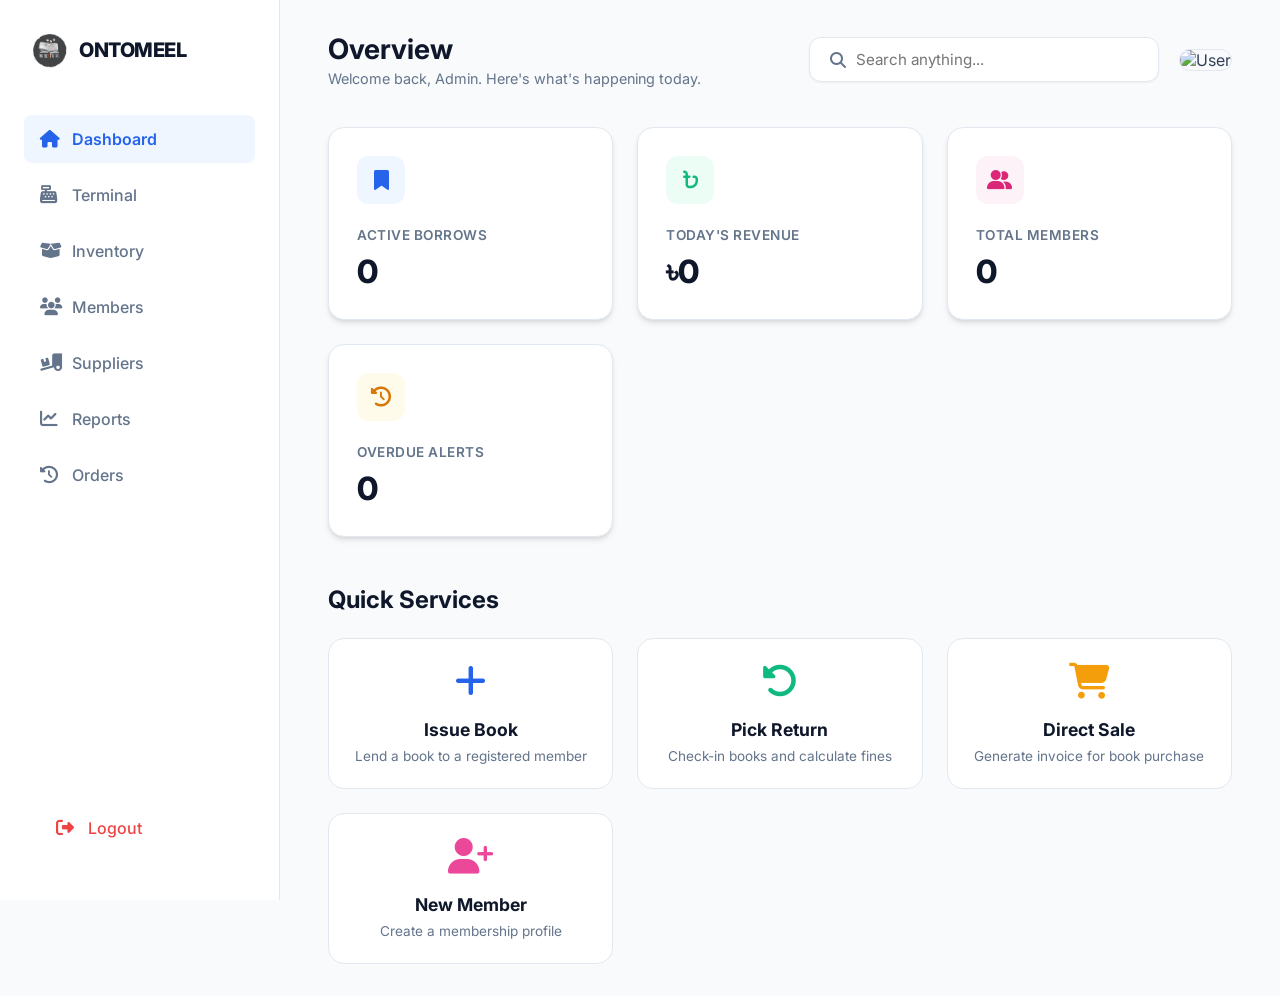
==== commit 504a50e8: "feat: add inventory management system and purchase records for suppliers - Add InventoryController w" ====
--- a/pos/index.html
+++ b/pos/index.html
@@ -146,8 +146,8 @@
                 </a>
             </li>
             <li class="nav-item">
-                <a href="#" class="nav-link">
-                    <i class="fa-solid fa-book"></i>
+                <a href="pages/inventory.html" class="nav-link">
+                    <i class="fa-solid fa-box-open"></i>
                     <span class="nav-text">Inventory</span>
                 </a>
             </li>
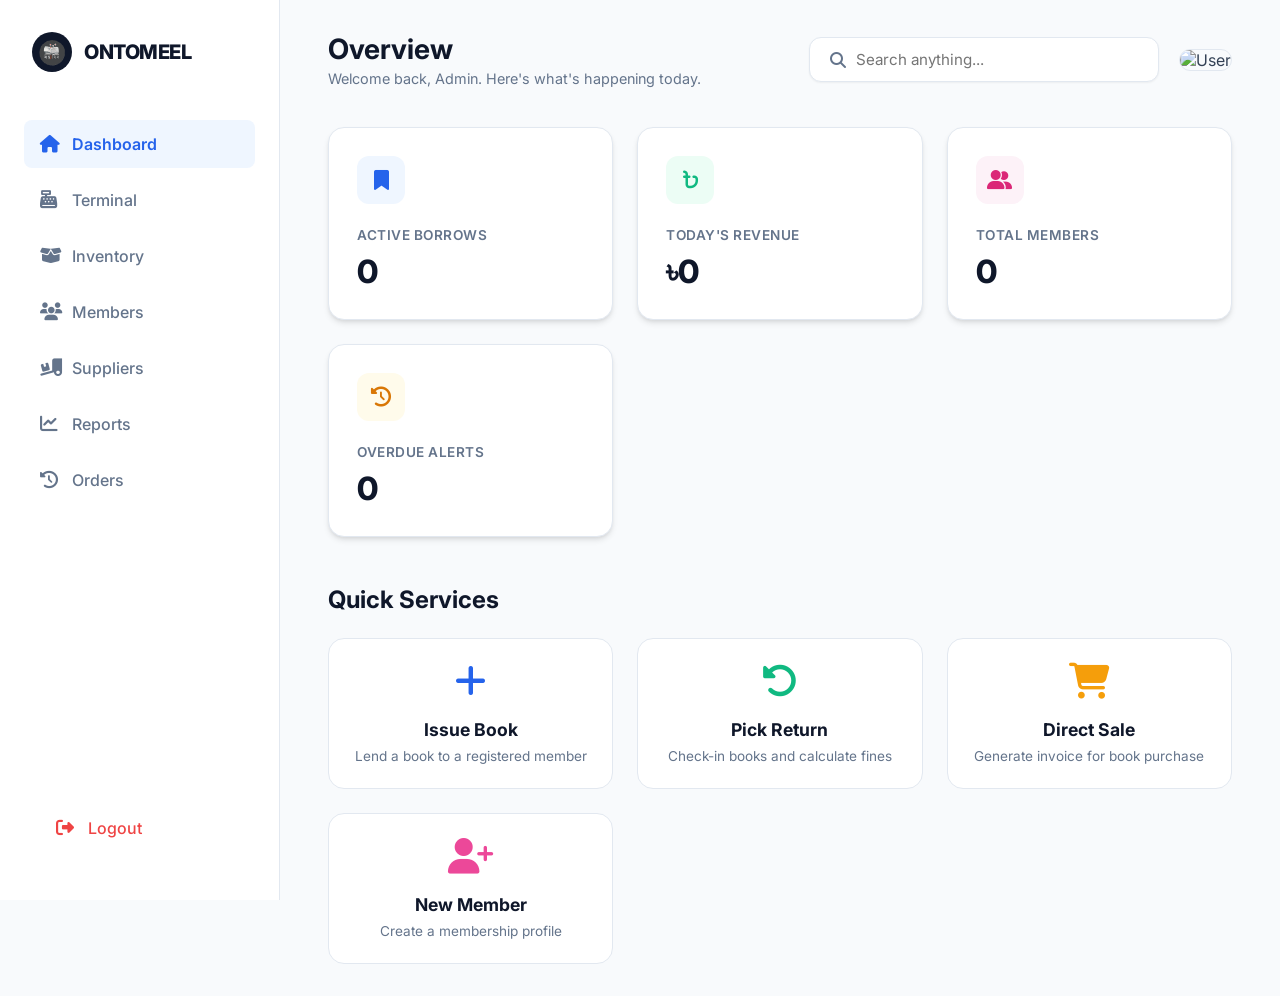
==== commit 4552b563: "refactor(ui): extract sidebar into reusable JavaScript component Remove duplicated sidebar HTML from" ====
--- a/pos/index.html
+++ b/pos/index.html
@@ -125,64 +125,7 @@
 
 <body>
 
-    <nav class="sidebar">
-        <div class="logo-wrapper">
-            <div class="logo-icon" style="background: none; box-shadow: none;">
-                <img src="assets/logo.webp" alt="Ontomeel Logo" style="width: 40px; height: 40px; object-fit: contain;">
-            </div>
-            <span class="logo-text">ONTOMEEL</span>
-        </div>
-        <ul class="nav-links">
-            <li class="nav-item">
-                <a href="#" class="nav-link active">
-                    <i class="fa-solid fa-house"></i>
-                    <span class="nav-text">Dashboard</span>
-                </a>
-            </li>
-            <li class="nav-item">
-                <a href="pages/terminal.html" class="nav-link">
-                    <i class="fa-solid fa-cash-register"></i>
-                    <span class="nav-text">Terminal</span>
-                </a>
-            </li>
-            <li class="nav-item">
-                <a href="pages/inventory.html" class="nav-link">
-                    <i class="fa-solid fa-box-open"></i>
-                    <span class="nav-text">Inventory</span>
-                </a>
-            </li>
-            <li class="nav-item">
-                <a href="pages/member.html" class="nav-link">
-                    <i class="fa-solid fa-users"></i>
-                    <span class="nav-text">Members</span>
-                </a>
-            </li>
-            <li class="nav-item">
-                <a href="pages/supplier.html" class="nav-link">
-                    <i class="fa-solid fa-truck-ramp-box"></i>
-                    <span class="nav-text">Suppliers</span>
-                </a>
-            </li>
-            <li class="nav-item">
-                <a href="pages/report.html" class="nav-link">
-                    <i class="fa-solid fa-chart-line"></i>
-                    <span class="nav-text">Reports</span>
-                </a>
-            </li>
-            <li class="nav-item">
-                <a href="pages/orders.html" class="nav-link">
-                    <i class="fa-solid fa-history"></i>
-                    <span class="nav-text">Orders</span>
-                </a>
-            </li>
-        </ul>
-        <div style="margin-top: auto; padding: 1rem;">
-            <a href="javascript:void(0)" onclick="logout()" class="nav-link" style="color: #ef4444;">
-                <i class="fa-solid fa-right-from-bracket"></i>
-                <span class="nav-text">Logout</span>
-            </a>
-        </div>
-    </nav>
+    <script src="assets/sidebar.js"></script>
 
     <div class="main-wrapper">
         <header>
@@ -347,8 +290,8 @@
 
         // Run on load
         updateDashboard();
-        // Refresh every minute
-        setInterval(updateDashboard, 60000);
+        // Refresh every 15 seconds
+        setInterval(updateDashboard, 15000);
 
         // --- Quick Action Logics ---
         let currentMode = ''; // 'issue' or 'return'
--- a/pos/assets/pos-styles.css
+++ b/pos/assets/pos-styles.css
@@ -61,14 +61,15 @@
 }
 
 .logo-icon {
-    width: 35px;
-    height: 35px;
-    background: var(--primary-blue);
-    border-radius: 8px;
+    width: 40px;
+    height: 40px;
+    background: #0f172a; /* Dark background like the screenshot */
+    border-radius: 50%; /* Circular like the screenshot */
     display: flex;
     align-items: center;
     justify-content: center;
     color: white;
+    overflow: hidden;
 }
 
 .logo-text {
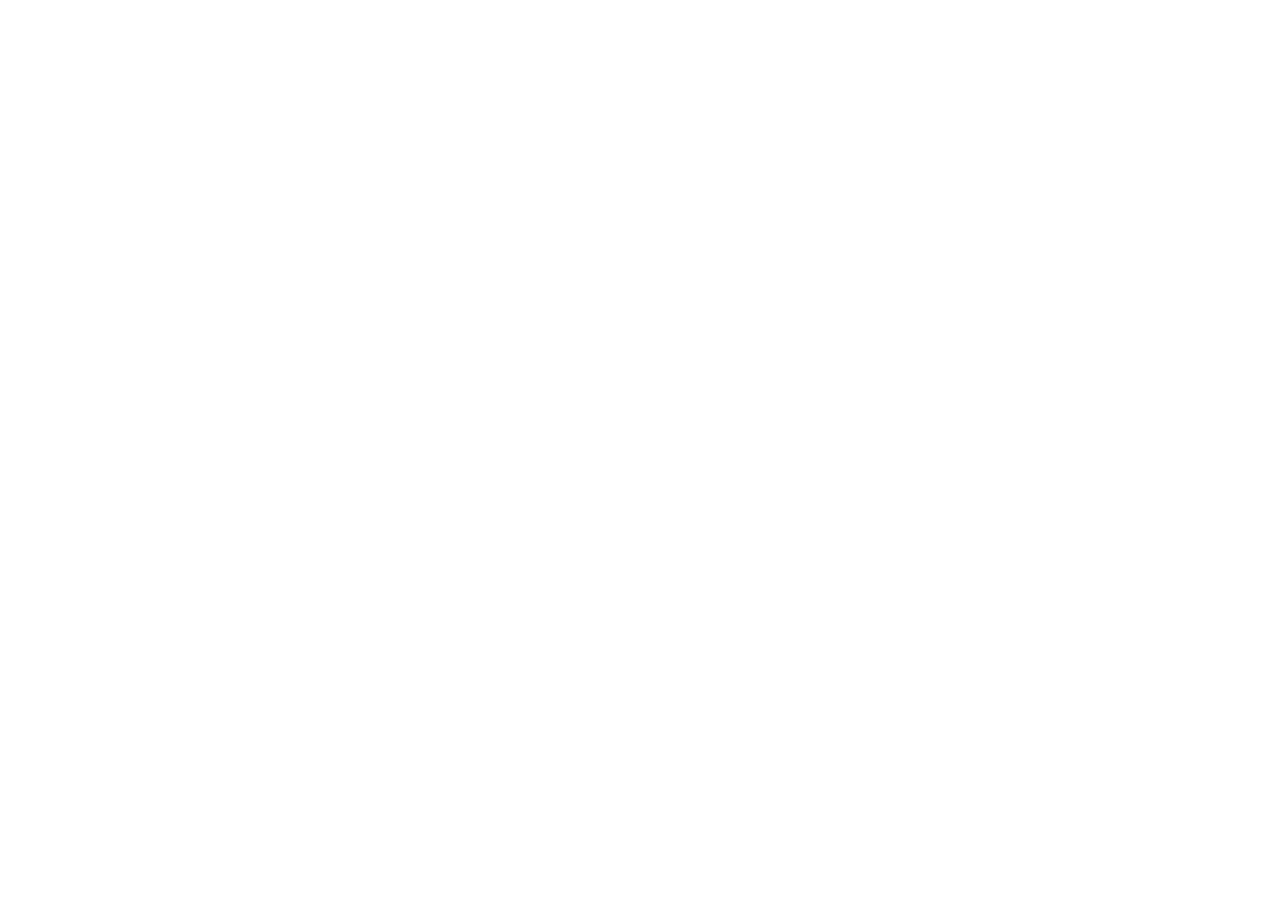
==== commit 058839b2: "adad" ====
--- a/pos/index.html
+++ b/pos/index.html
@@ -201,6 +201,11 @@
                     <i class="fa-solid fa-user-plus" style="color: #ec4899;"></i>
                     <h3>New Member</h3>
                     <p>Create a membership profile</p>
+                </div>
+                <div class="action-card admin-only" onclick="window.location.href='pages/profile.html#admin-management-section'" style="cursor: pointer; display: none;">
+                    <i class="fa-solid fa-users-gear" style="color: #6366f1;"></i>
+                    <h3>Team Management</h3>
+                    <p>Add and manage POS operators</p>
                 </div>
             </div>
         </section>
